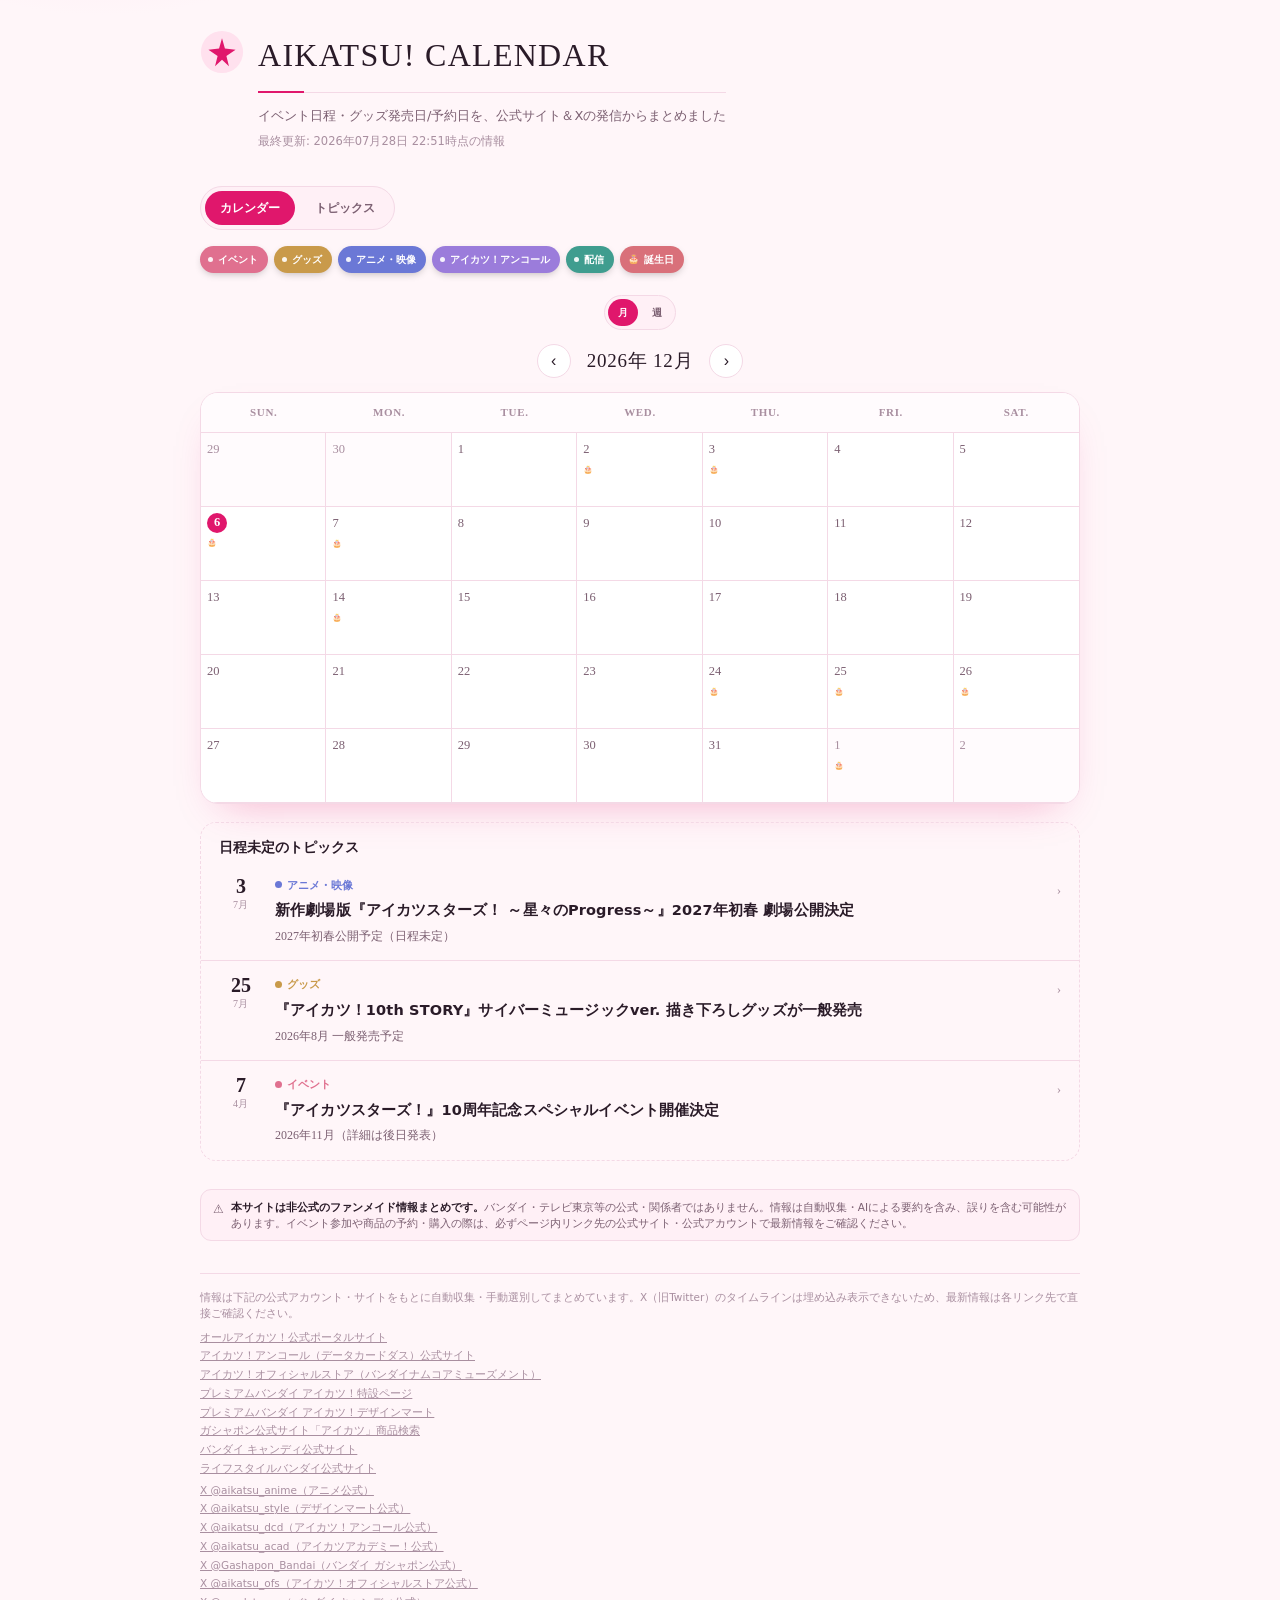
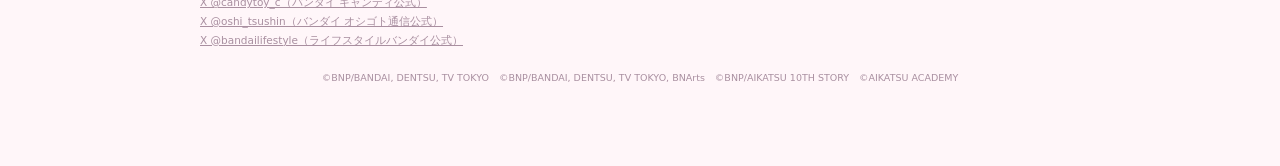
==== index.html @ a73da94f "update all URLs to the new aikatsu-info org (repo moved off personal account) canonical/OG/JSON-LD i" ====
<!DOCTYPE html>
<html lang="ja">
<head>
<meta charset="utf-8">
<meta name="viewport" content="width=device-width, initial-scale=1">
<title>アイカツ！情報カレンダー | AIKATSU! CALENDAR</title>
<meta http-equiv="refresh" content="0; url=aikatsu_calendar.html">
<link rel="canonical" href="https://aikatsu-info.github.io/aikatsu-calendar/">
<script>location.replace("aikatsu_calendar.html");</script>
</head>
<body>
<p><a href="aikatsu_calendar.html">アイカツ！情報カレンダーへ移動</a></p>
</body>
</html>
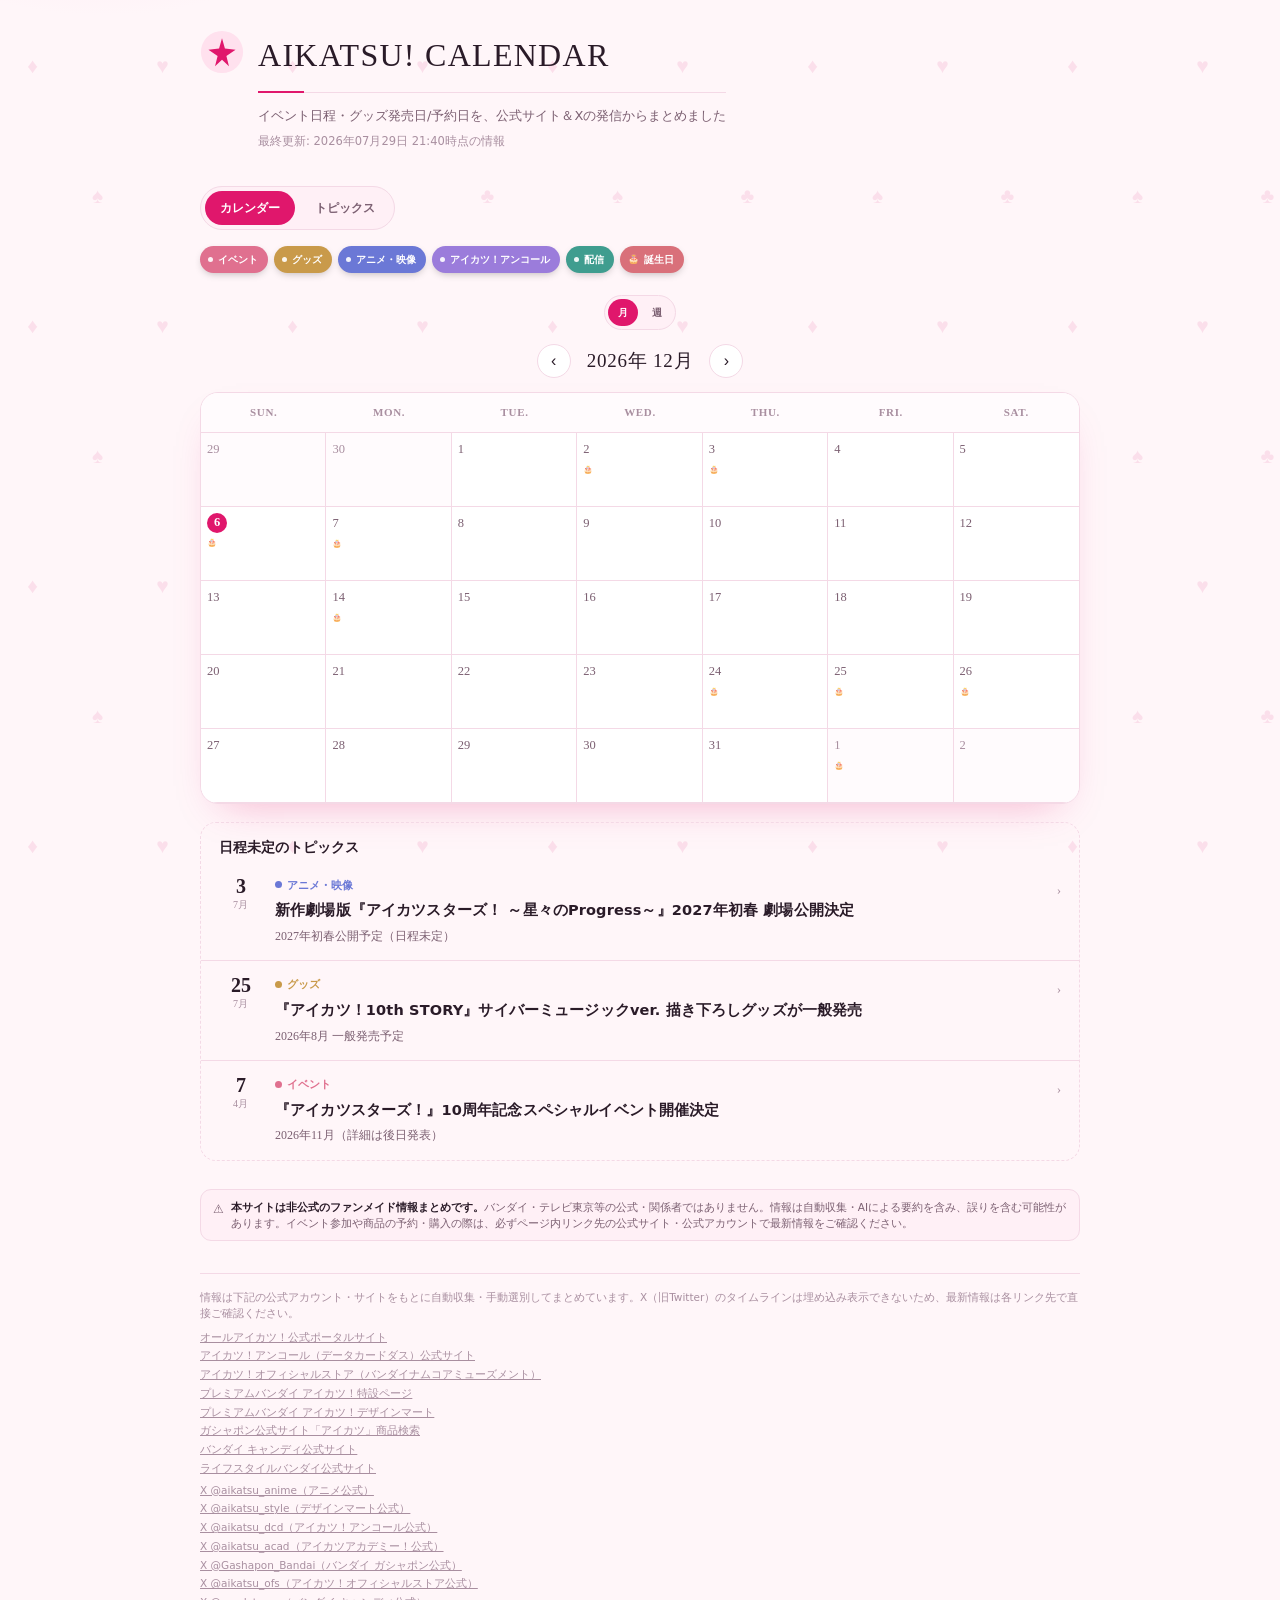
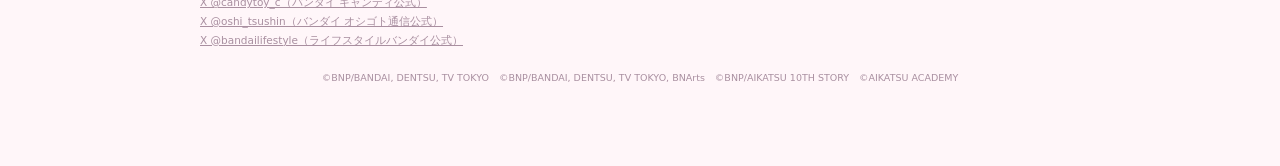
==== commit c71586fd: "add Google Search Console site verification meta tag" ====
--- a/index.html
+++ b/index.html
@@ -5,6 +5,7 @@
 <meta name="viewport" content="width=device-width, initial-scale=1">
 <title>アイカツ！情報カレンダー | AIKATSU! CALENDAR</title>
 <meta http-equiv="refresh" content="0; url=aikatsu_calendar.html">
+<meta name="google-site-verification" content="uBMxU1riUeB1etZEHY1ZBkhybQSRiGOTiWFKF29Z6PQ" />
 <link rel="canonical" href="https://aikatsu-info.github.io/aikatsu-calendar/">
 <script>location.replace("aikatsu_calendar.html");</script>
 </head>
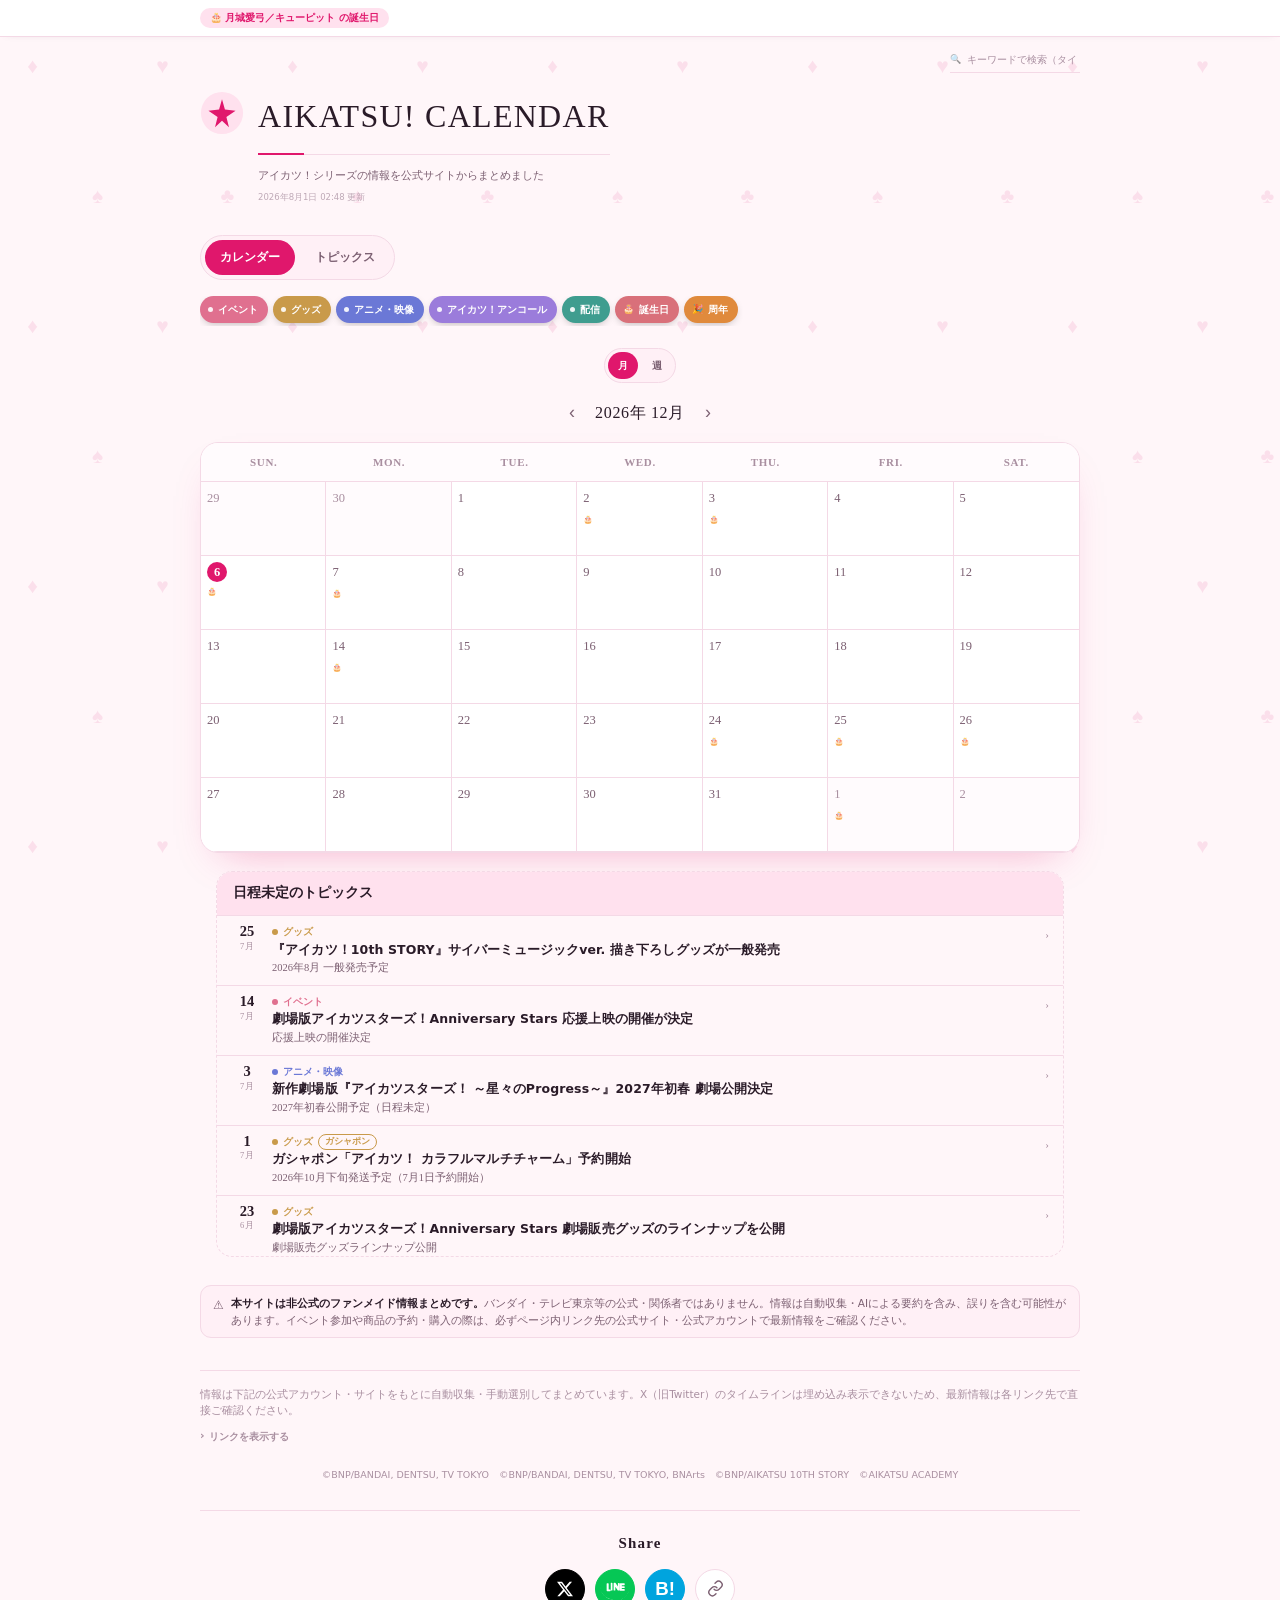
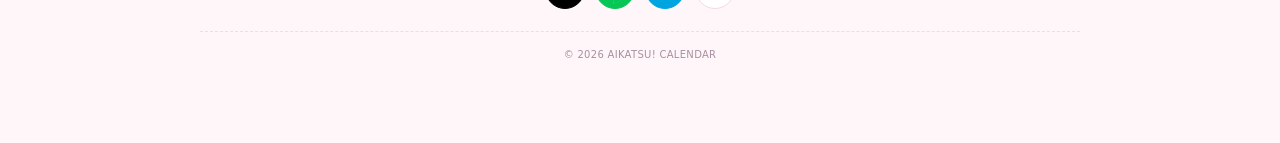
==== commit f0e43580: "update Google Search Console verification tag to current code, also add to aikatsu_calendar.html" ====
--- a/index.html
+++ b/index.html
@@ -5,7 +5,7 @@
 <meta name="viewport" content="width=device-width, initial-scale=1">
 <title>アイカツ！情報カレンダー | AIKATSU! CALENDAR</title>
 <meta http-equiv="refresh" content="0; url=aikatsu_calendar.html">
-<meta name="google-site-verification" content="uBMxU1riUeB1etZEHY1ZBkhybQSRiGOTiWFKF29Z6PQ" />
+<meta name="google-site-verification" content="MRMGmB3g3w-JWRW9tnmN6b-nq_mIXj5PsfwQLSu88X4" />
 <link rel="canonical" href="https://aikatsu-info.github.io/aikatsu-calendar/">
 <script>location.replace("aikatsu_calendar.html");</script>
 </head>
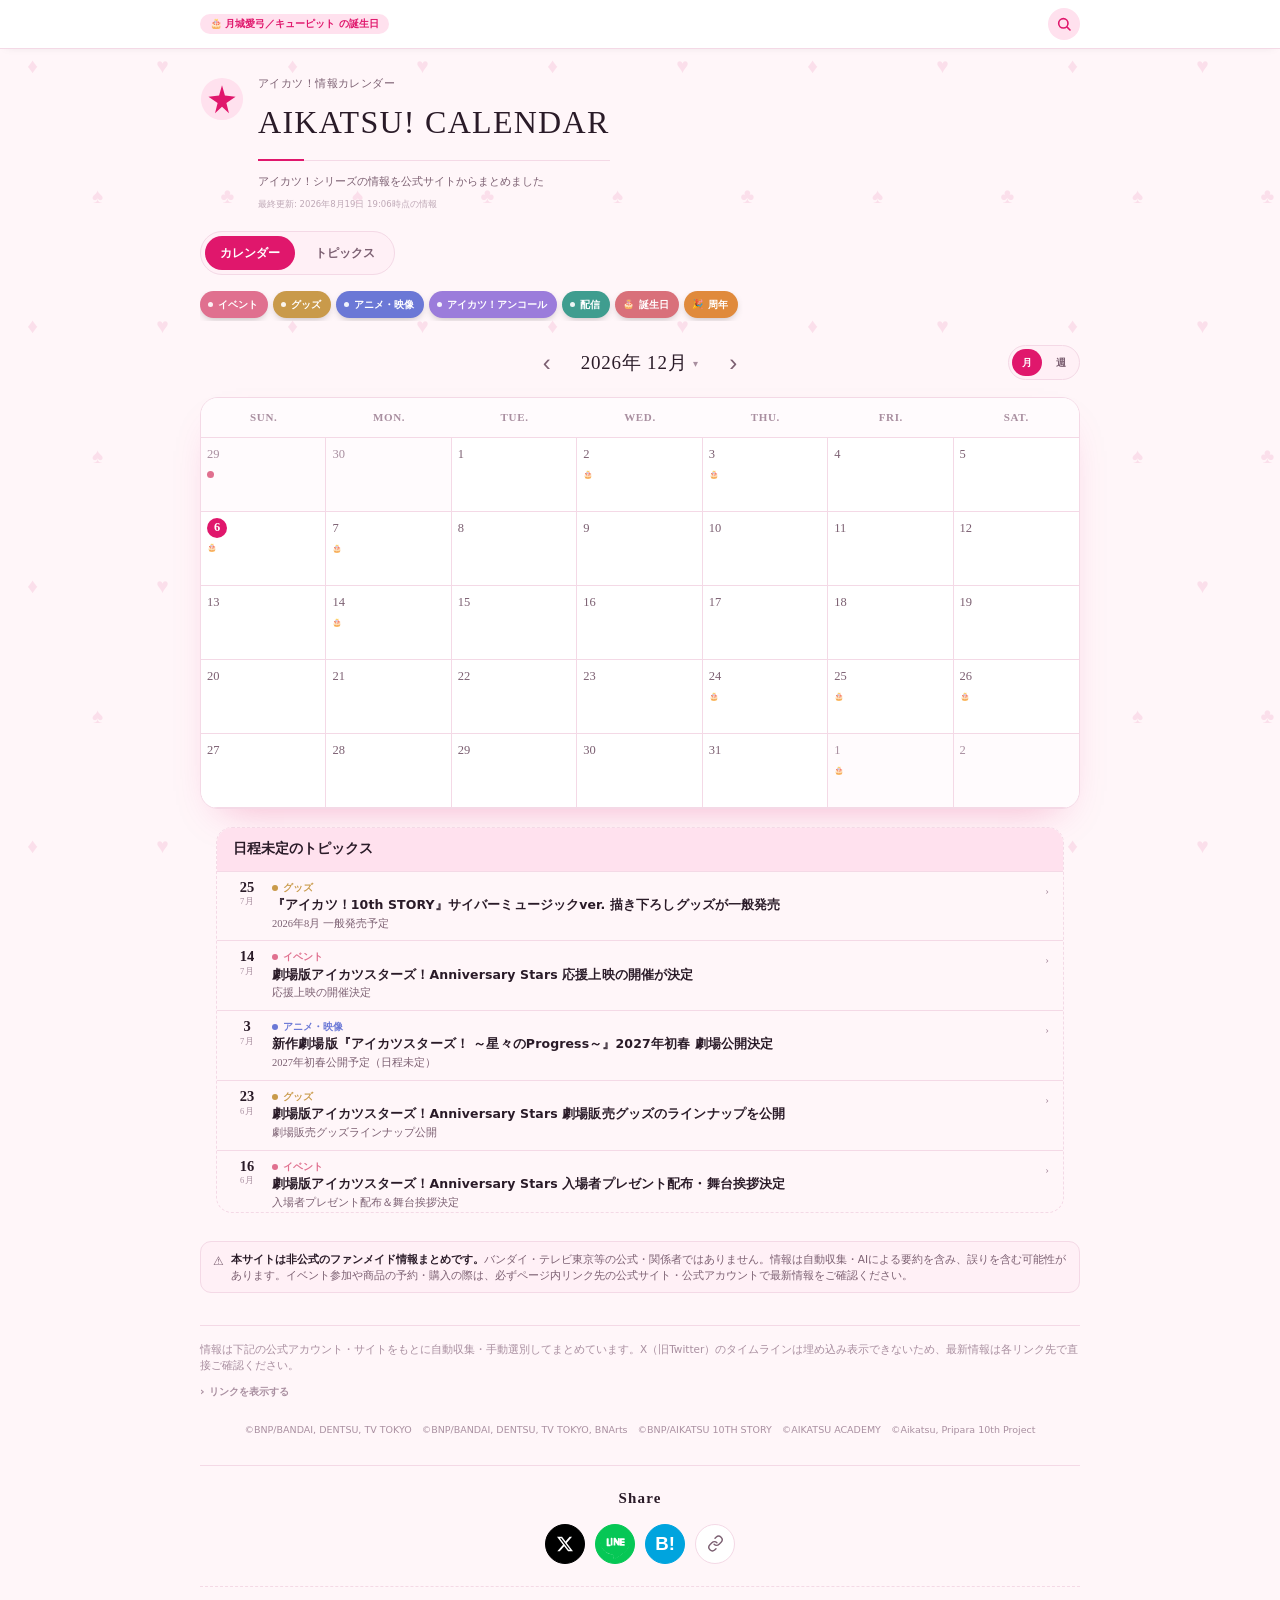
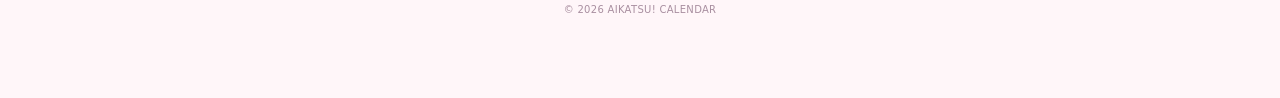
==== commit 68db6d6d: "simplify page title to just 「アイカツ！情報カレンダー」 Google's SERP was synthesizing a combined "AIKATSU! CALEN" ====
--- a/index.html
+++ b/index.html
@@ -3,7 +3,7 @@
 <head>
 <meta charset="utf-8">
 <meta name="viewport" content="width=device-width, initial-scale=1">
-<title>アイカツ！情報カレンダー | AIKATSU! CALENDAR</title>
+<title>アイカツ！情報カレンダー</title>
 <meta http-equiv="refresh" content="0; url=aikatsu_calendar.html">
 <meta name="google-site-verification" content="MRMGmB3g3w-JWRW9tnmN6b-nq_mIXj5PsfwQLSu88X4" />
 <link rel="canonical" href="https://aikatsu-info.github.io/aikatsu-calendar/">
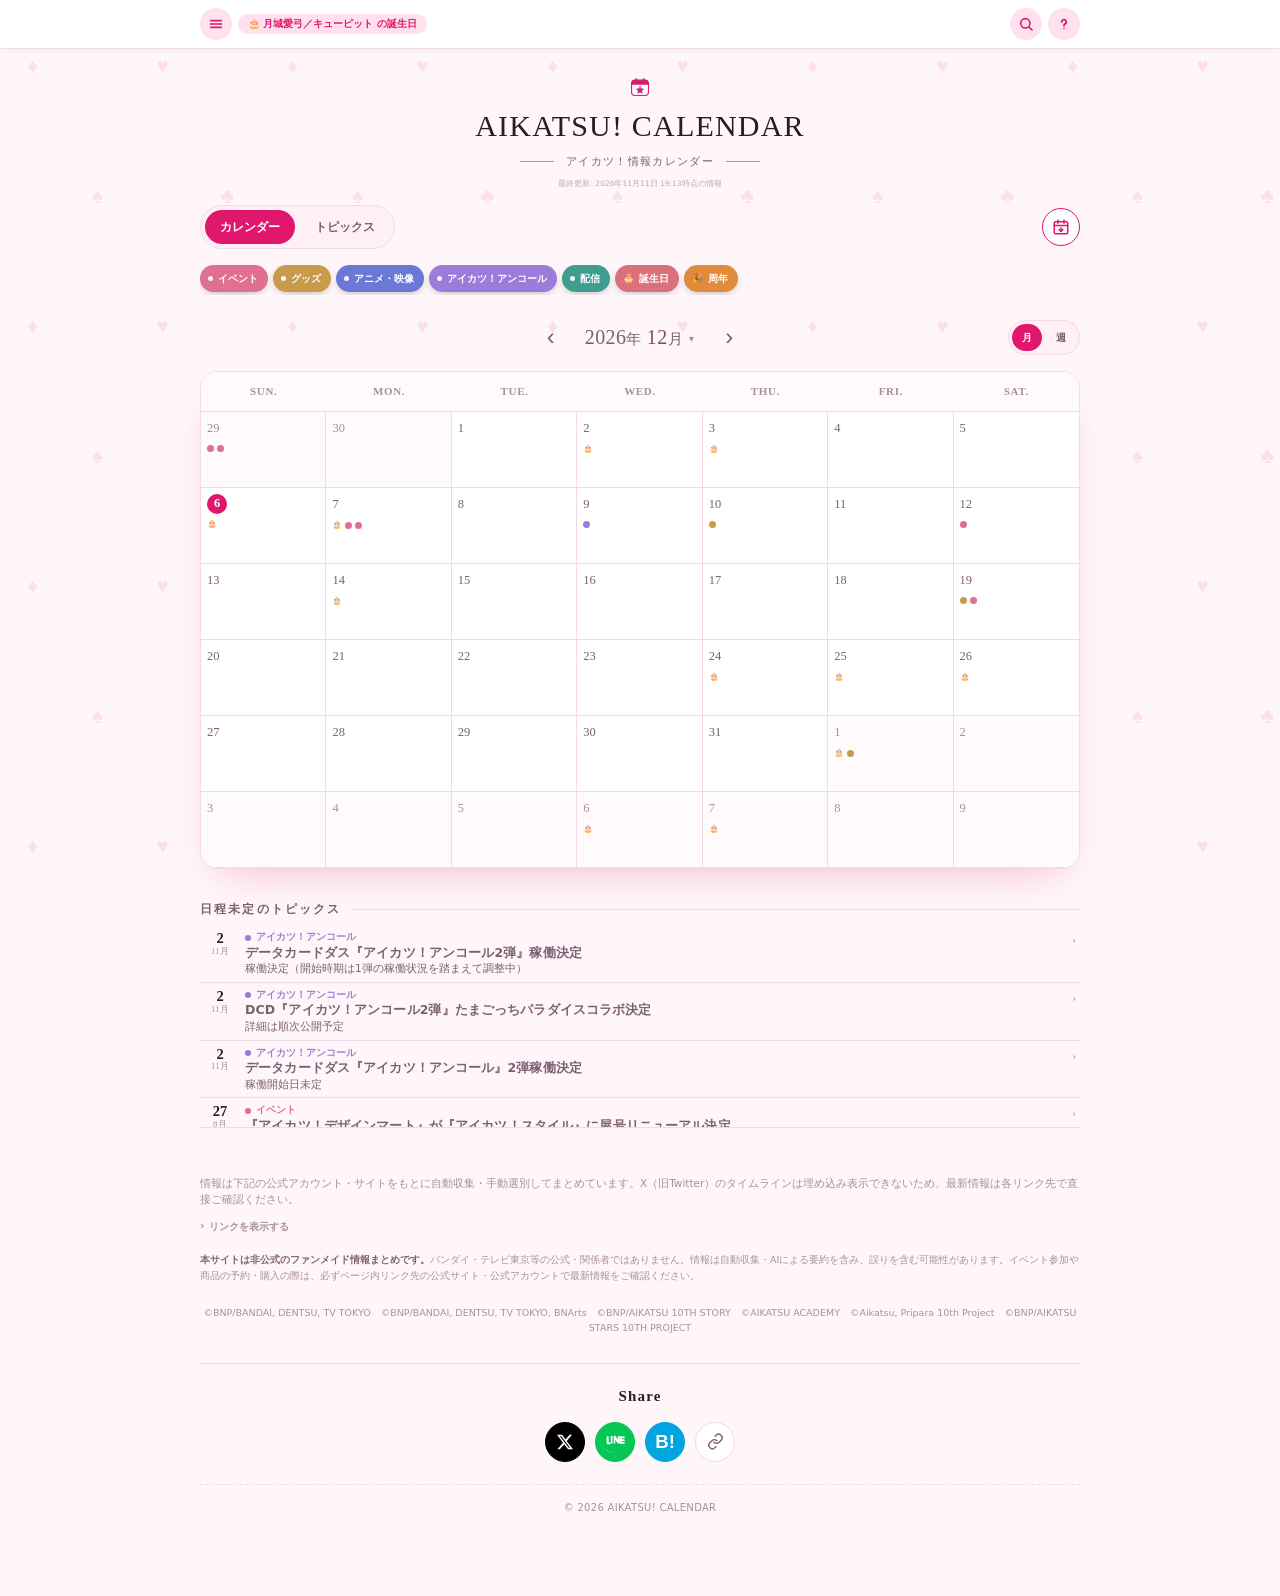
==== commit aa6dfb99: "サイトのアイコンを Safari でも出やすく：favicon.ico を追加、PNG を先に指定、トップ（index.html）にも指定 Co-Authored-By: Claude Opus 5." ====
--- a/index.html
+++ b/index.html
@@ -6,6 +6,12 @@
 <title>アイカツ！情報カレンダー</title>
 <meta http-equiv="refresh" content="0; url=aikatsu_calendar.html">
 <meta name="google-site-verification" content="MRMGmB3g3w-JWRW9tnmN6b-nq_mIXj5PsfwQLSu88X4" />
+<!-- サイトのアイコン（トップのURLを開いたときやブックマーク用。カレンダー本体と同じ） -->
+<link rel="icon" href="favicon.ico" sizes="any">
+<link rel="icon" href="images/icon/favicon-32.png" type="image/png" sizes="32x32">
+<link rel="icon" href="images/icon/icon-192.png" type="image/png" sizes="192x192">
+<link rel="icon" href="images/icon/favicon.svg" type="image/svg+xml">
+<link rel="apple-touch-icon" sizes="180x180" href="images/icon/apple-touch-icon.png">
 <link rel="canonical" href="https://aikatsu-info.github.io/aikatsu-calendar/">
 <script>location.replace("aikatsu_calendar.html");</script>
 </head>
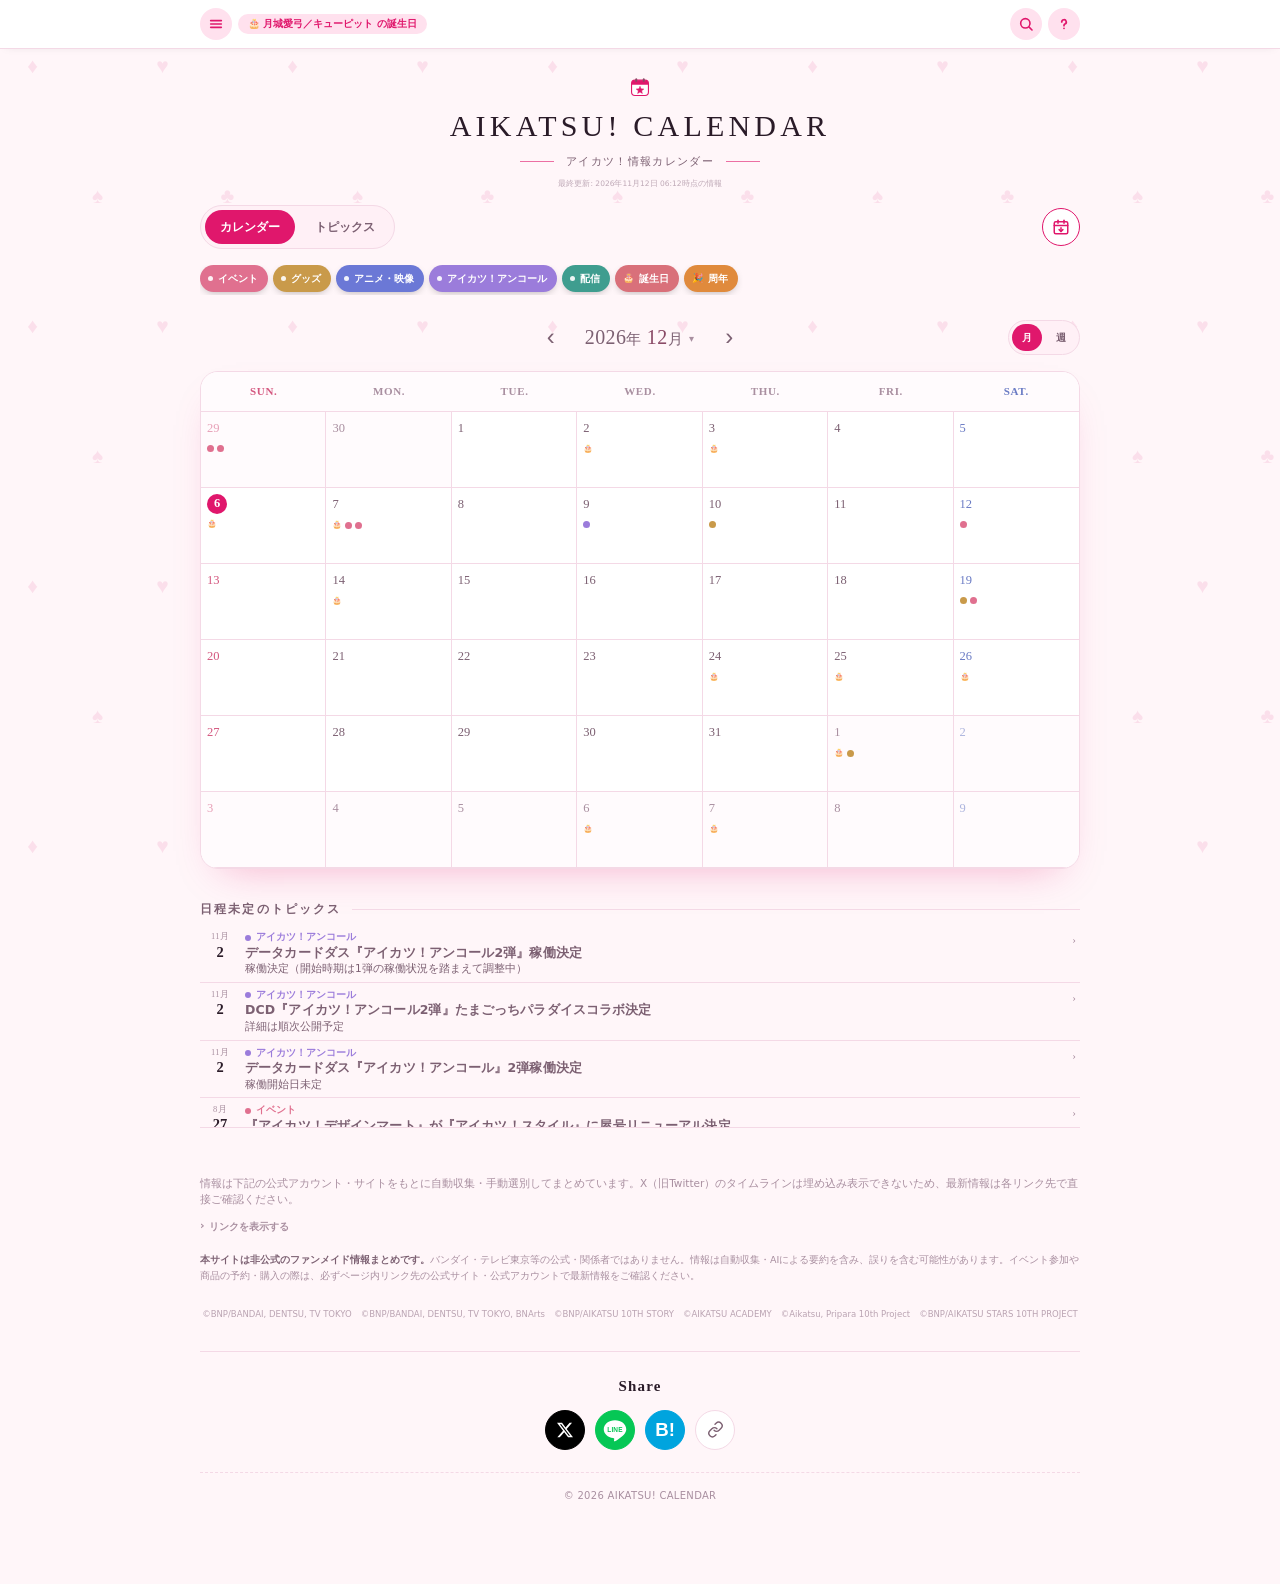
==== commit 1bd2aed4: "ホーム画面に追加したときの名前を「AIKATSU! CALENDAR」に Co-Authored-By: Claude Opus 5.5 <noreply@anthropic.com> Claude-" ====
--- a/index.html
+++ b/index.html
@@ -12,6 +12,9 @@
 <link rel="icon" href="images/icon/icon-192.png" type="image/png" sizes="192x192">
 <link rel="icon" href="images/icon/favicon.svg" type="image/svg+xml">
 <link rel="apple-touch-icon" sizes="180x180" href="images/icon/apple-touch-icon.png">
+<!-- ホーム画面に追加したときのアプリ名（iPhone） -->
+<meta name="apple-mobile-web-app-title" content="AIKATSU! CALENDAR">
+<meta name="application-name" content="AIKATSU! CALENDAR">
 <link rel="canonical" href="https://aikatsu-info.github.io/aikatsu-calendar/">
 <script>location.replace("aikatsu_calendar.html");</script>
 </head>
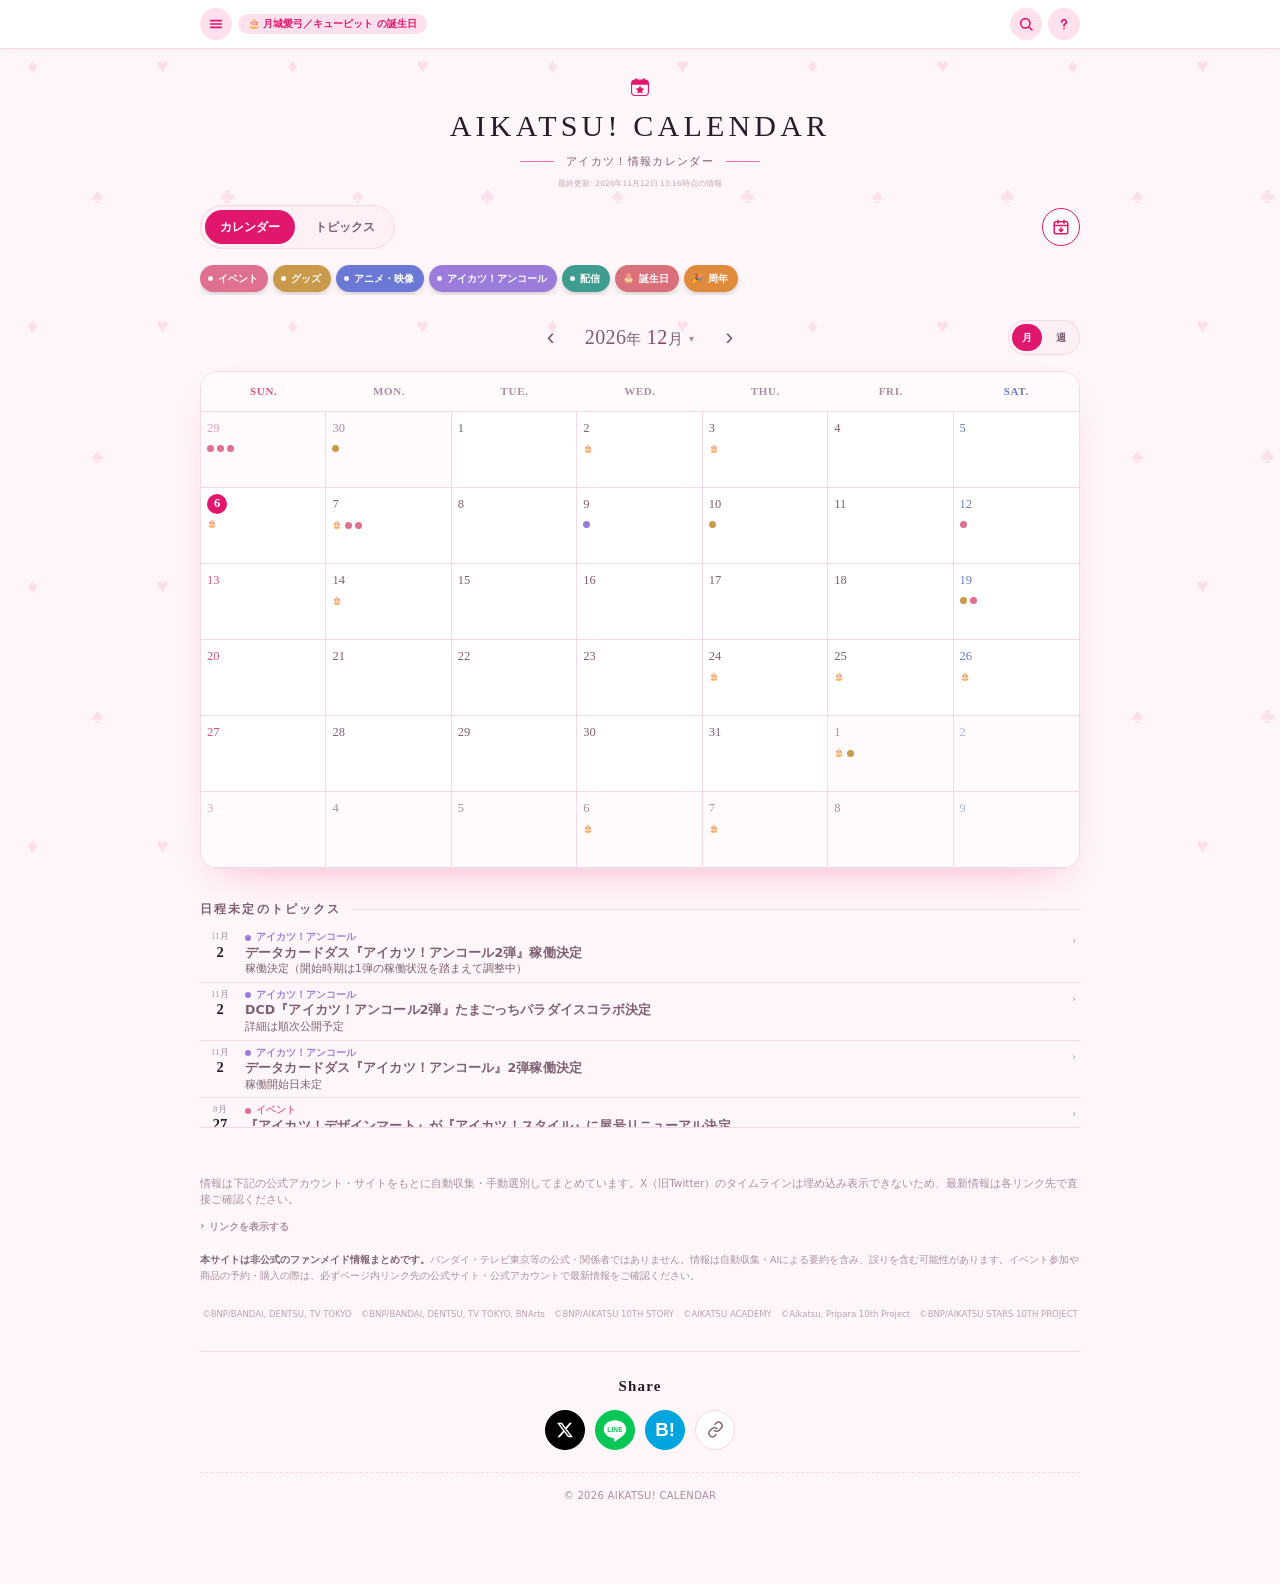
==== commit 681ef33b: "ホーム画面に追加したときの名前を短く「AIKATSU CAL」に Co-Authored-By: Claude Opus 5.5 <noreply@anthropic.com> Claude-Sess" ====
--- a/index.html
+++ b/index.html
@@ -13,8 +13,8 @@
 <link rel="icon" href="images/icon/favicon.svg" type="image/svg+xml">
 <link rel="apple-touch-icon" sizes="180x180" href="images/icon/apple-touch-icon.png">
 <!-- ホーム画面に追加したときのアプリ名（iPhone） -->
-<meta name="apple-mobile-web-app-title" content="AIKATSU! CALENDAR">
-<meta name="application-name" content="AIKATSU! CALENDAR">
+<meta name="apple-mobile-web-app-title" content="AIKATSU CAL">
+<meta name="application-name" content="AIKATSU CAL">
 <link rel="canonical" href="https://aikatsu-info.github.io/aikatsu-calendar/">
 <script>location.replace("aikatsu_calendar.html");</script>
 </head>
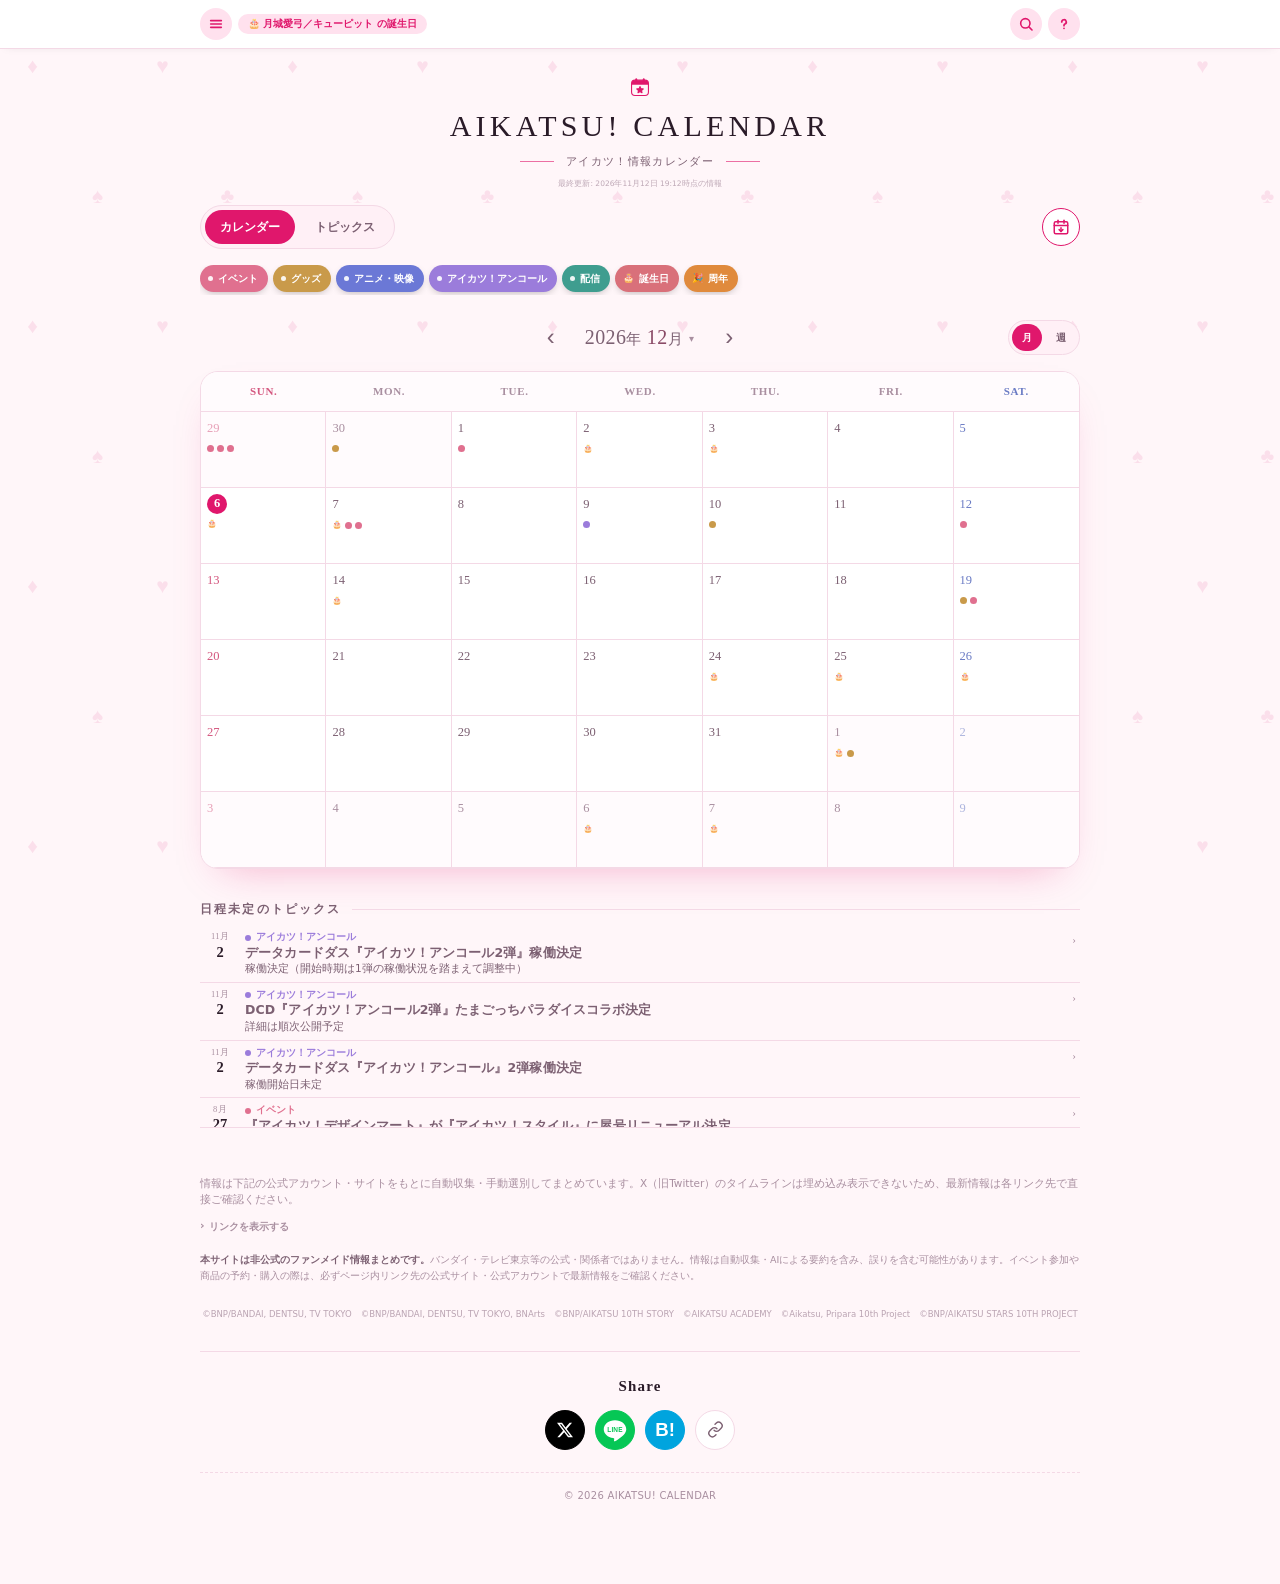
==== commit a953294b: "ホーム画面に追加したときの名前を「AikatsuCalendar」に Co-Authored-By: Claude Opus 5.5 <noreply@anthropic.com> Claude-Se" ====
--- a/index.html
+++ b/index.html
@@ -13,8 +13,8 @@
 <link rel="icon" href="images/icon/favicon.svg" type="image/svg+xml">
 <link rel="apple-touch-icon" sizes="180x180" href="images/icon/apple-touch-icon.png">
 <!-- ホーム画面に追加したときのアプリ名（iPhone） -->
-<meta name="apple-mobile-web-app-title" content="AIKATSU CAL">
-<meta name="application-name" content="AIKATSU CAL">
+<meta name="apple-mobile-web-app-title" content="AikatsuCalendar">
+<meta name="application-name" content="AikatsuCalendar">
 <link rel="canonical" href="https://aikatsu-info.github.io/aikatsu-calendar/">
 <script>location.replace("aikatsu_calendar.html");</script>
 </head>
